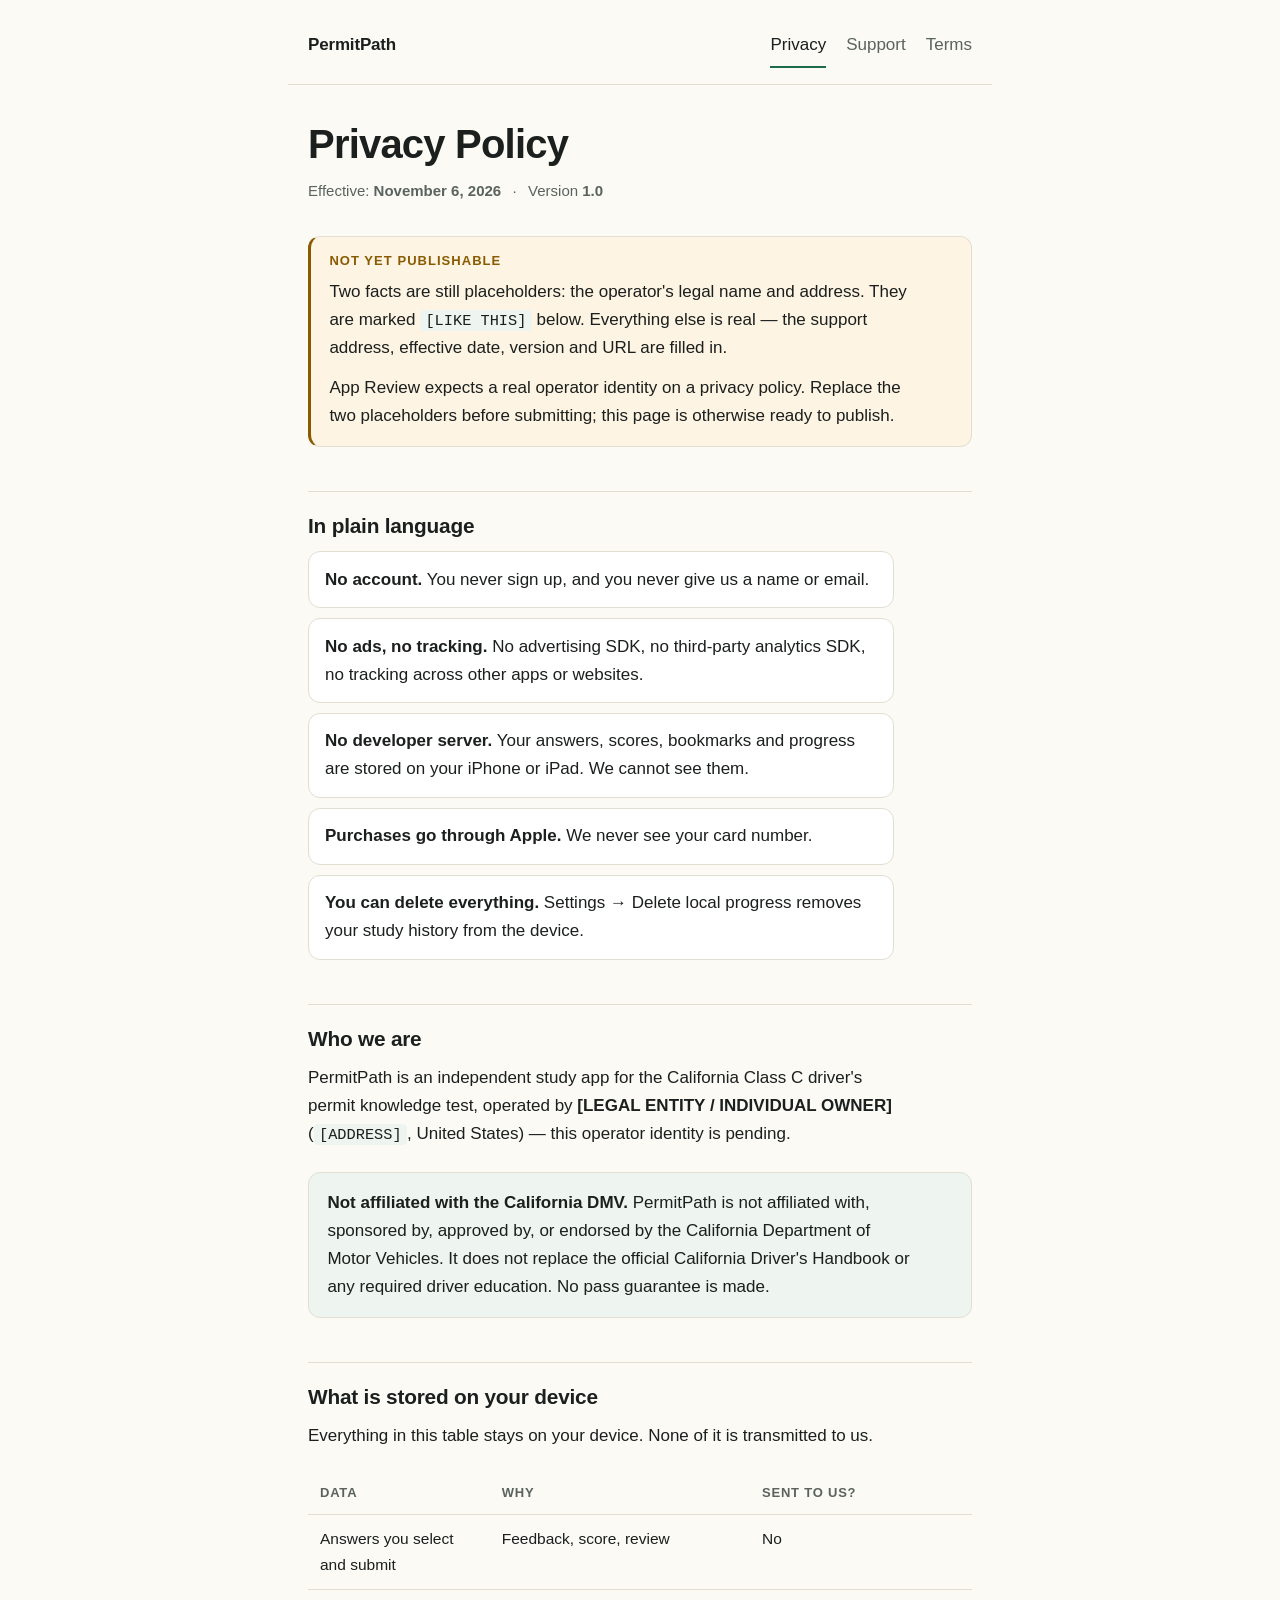
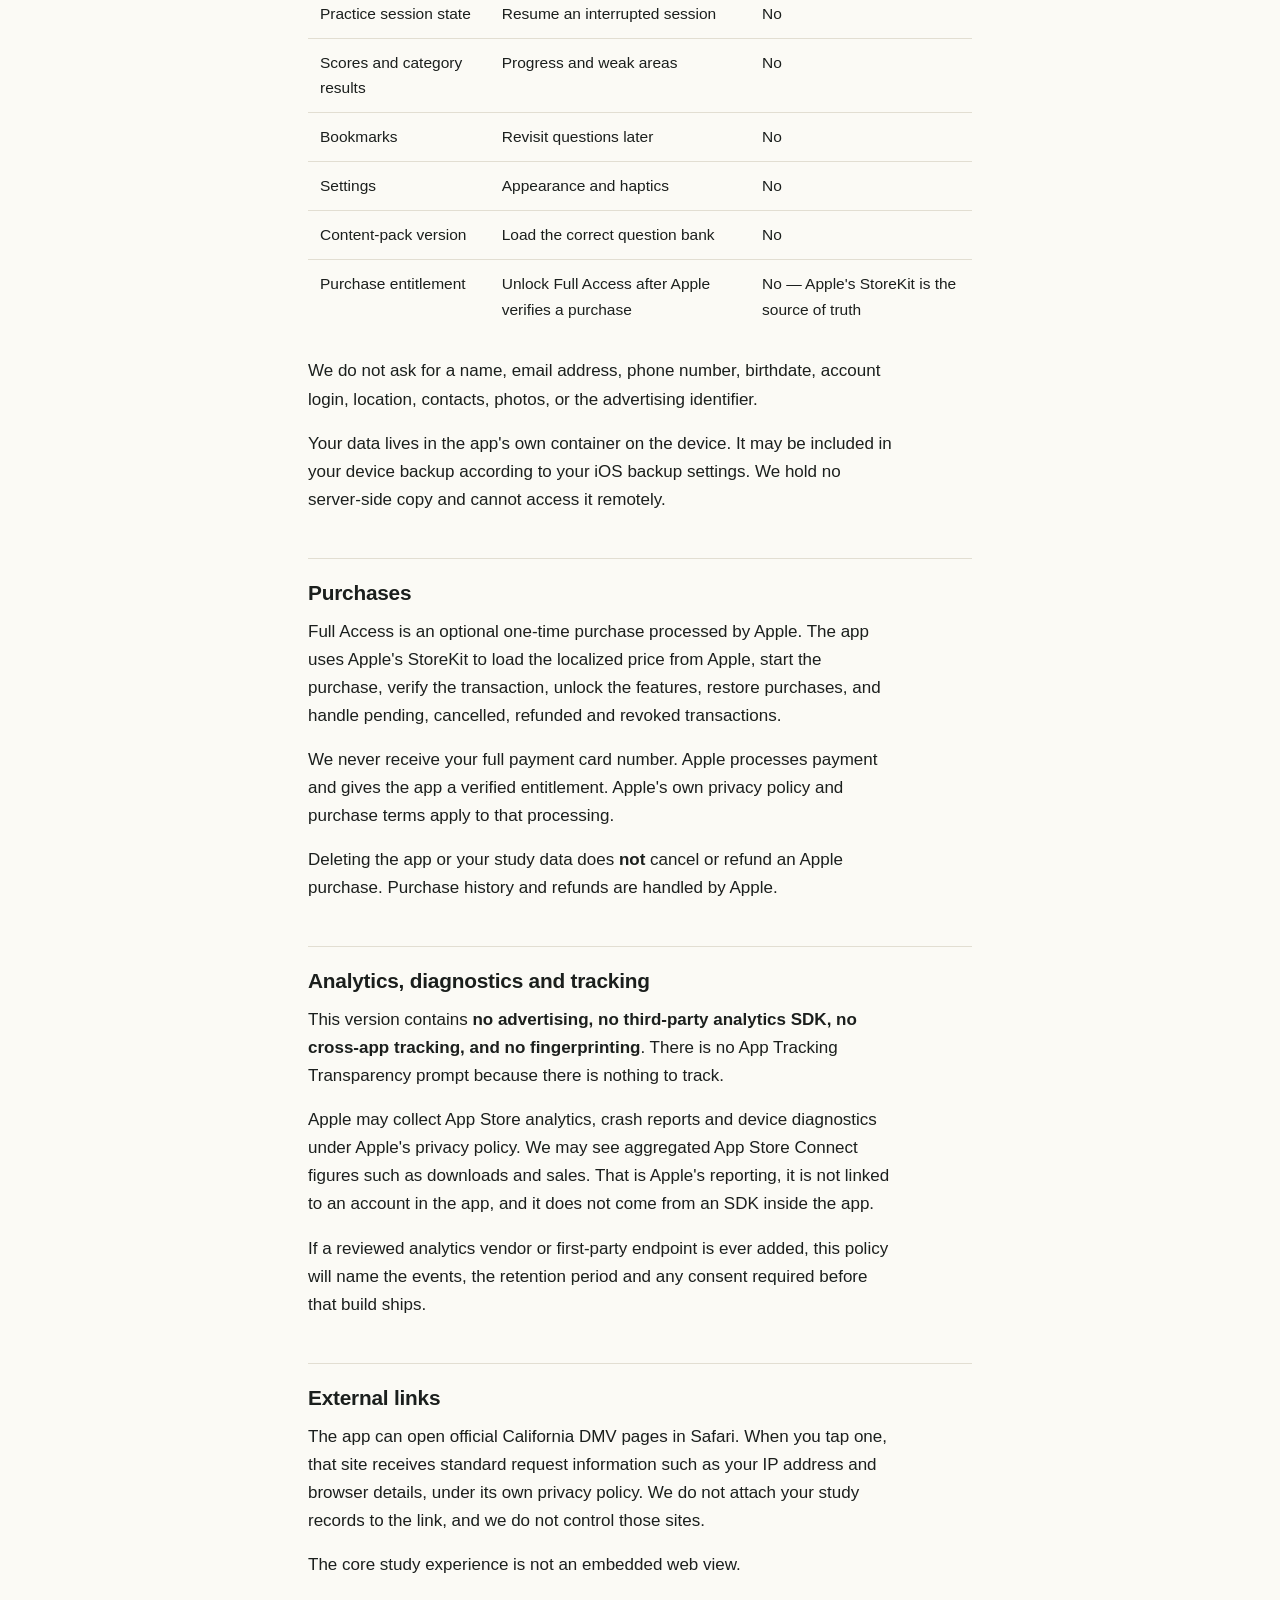
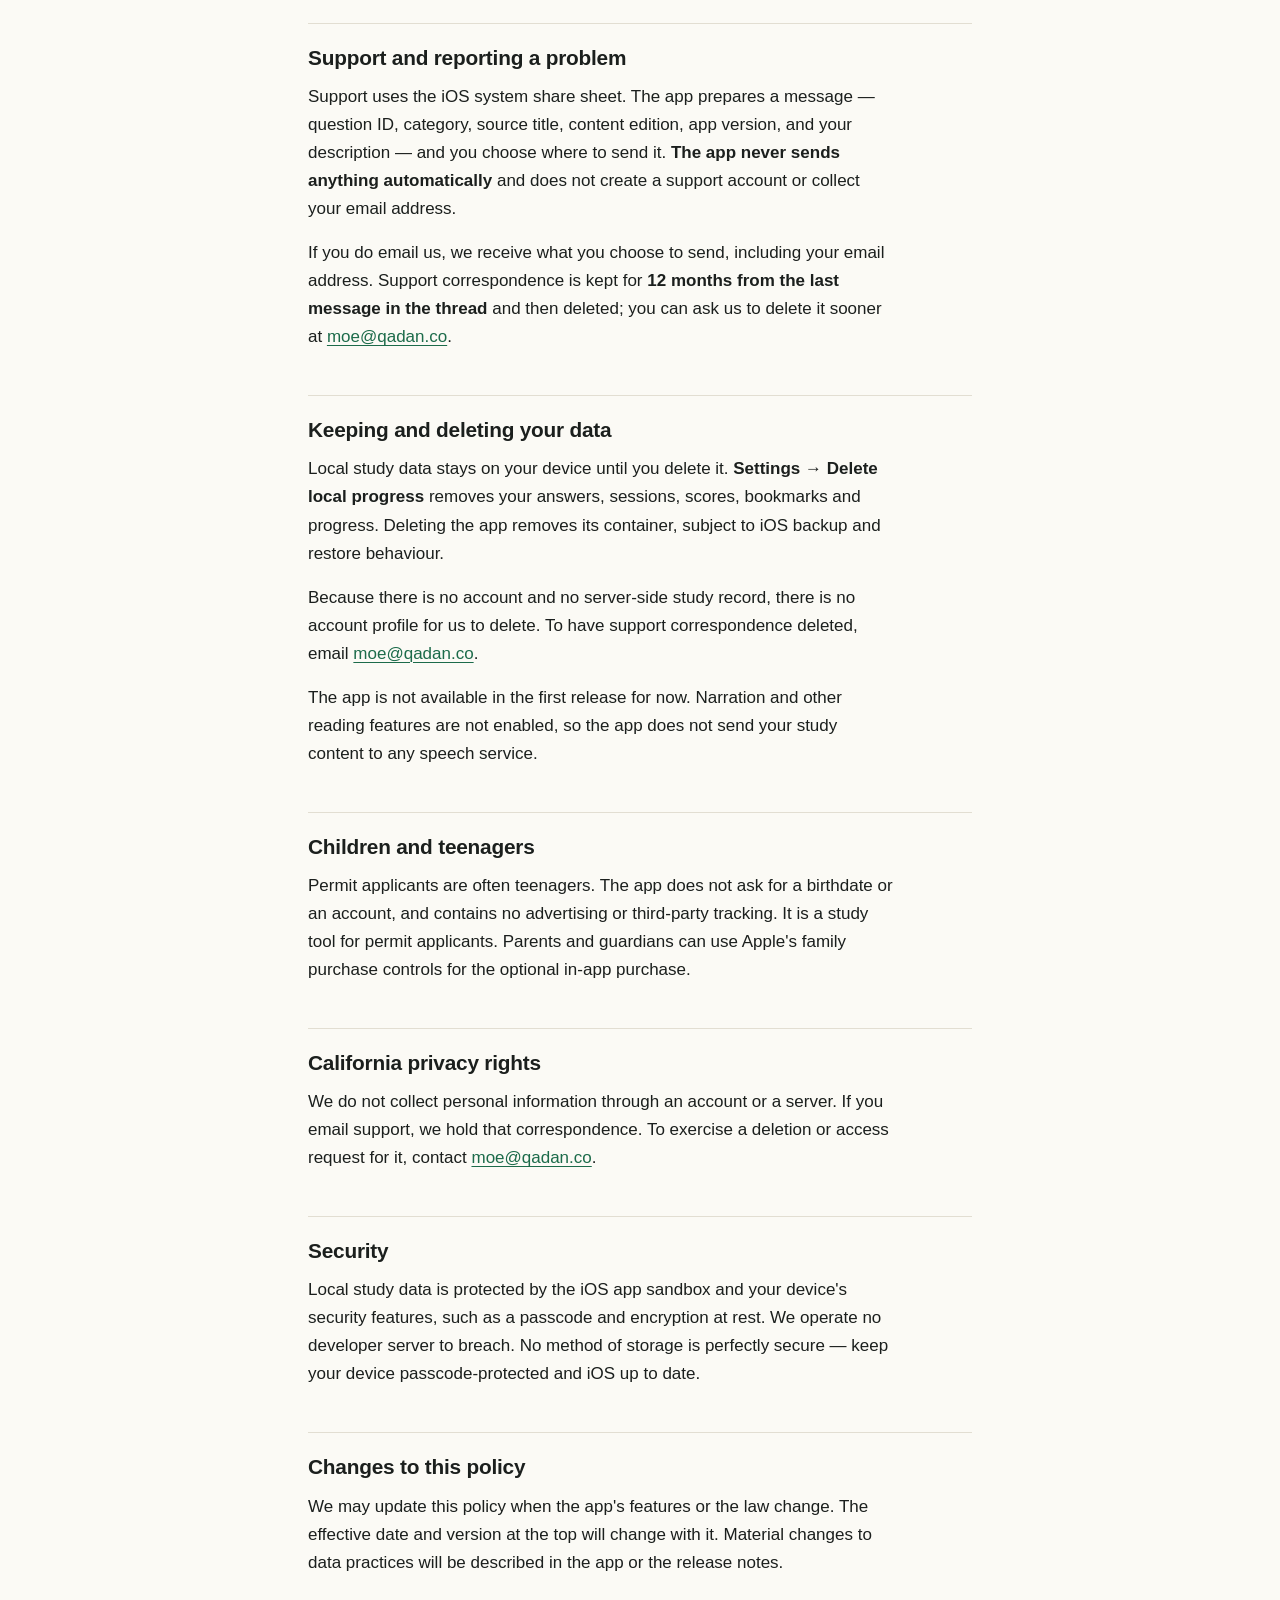
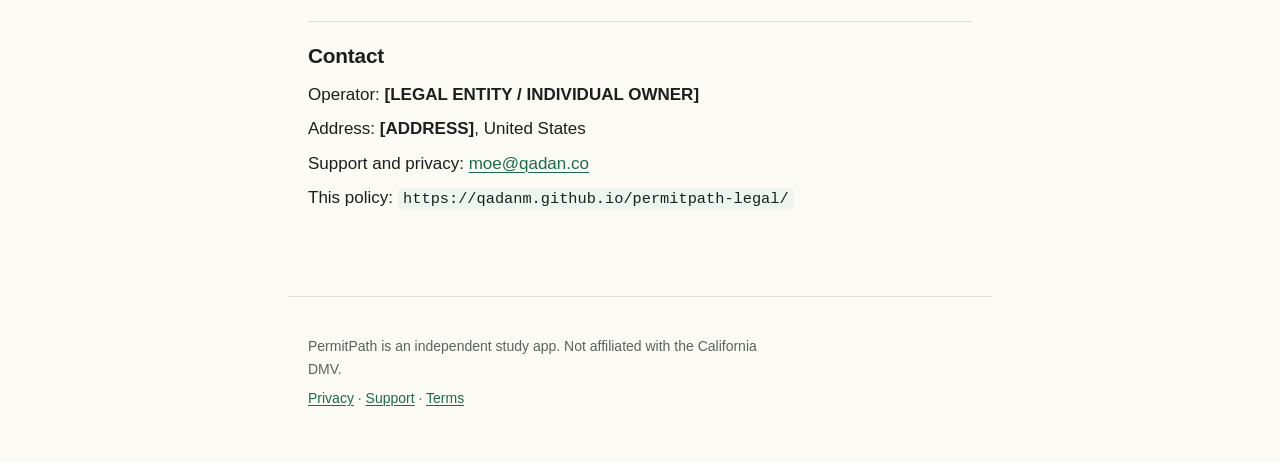
==== index.html @ 0e54e9e1 "Add PermitPath privacy policy, support and terms pages Public hosting for the URLs App Store Connect" ====
<!DOCTYPE html>
<html lang="en-US">
<head>
<meta charset="utf-8">
<meta name="viewport" content="width=device-width, initial-scale=1">
<title>PermitPath — Privacy Policy</title>
<meta name="description" content="PermitPath privacy policy. No account, no advertising SDK, no third-party analytics, no developer server. Study data stays on your device.">
<meta name="robots" content="index,follow">
<meta property="og:title" content="PermitPath — Privacy Policy">
<meta property="og:description" content="No account. No advertising SDK. No third-party analytics. Study data stays on your device.">
<meta property="og:type" content="website">
<link rel="stylesheet" href="assets/style.css">
</head>
<body>
<a class="skip" href="#main">Skip to content</a>

<header class="site-header">
  <a class="brand" href="./">PermitPath</a>
  <nav aria-label="Site">
    <a href="./" aria-current="page">Privacy</a>
    <a href="./support.html">Support</a>
    <a href="./terms.html">Terms</a>
  </nav>
</header>

<main id="main">

<h1>Privacy Policy</h1>
<p class="meta">
  <span id="effective">Effective: <strong>November 6, 2026</strong></span>
  <span class="dot" aria-hidden="true">·</span>
  <span>Version <strong>1.0</strong></span>
</p>

<div class="callout callout-warn" role="note">
  <h2 class="callout-title">Not yet publishable</h2>
  <p>
    Two facts are still placeholders: the operator's legal name and address. They
    are marked <code>[LIKE THIS]</code> below. Everything else is real — the support
    address, effective date, version and URL are filled in.
  </p>
  <p>
    App Review expects a real operator identity on a privacy policy. Replace the two
    placeholders before submitting; this page is otherwise ready to publish.
  </p>
</div>

<h2 id="summary">In plain language</h2>
<ul class="summary">
  <li><strong>No account.</strong> You never sign up, and you never give us a name or email.</li>
  <li><strong>No ads, no tracking.</strong> No advertising SDK, no third-party analytics SDK, no tracking across other apps or websites.</li>
  <li><strong>No developer server.</strong> Your answers, scores, bookmarks and progress are stored on your iPhone or iPad. We cannot see them.</li>
  <li><strong>Purchases go through Apple.</strong> We never see your card number.</li>
  <li><strong>You can delete everything.</strong> Settings → Delete local progress removes your study history from the device.</li>
</ul>

<h2 id="who">Who we are</h2>
<p>
  PermitPath is an independent study app for the California Class C driver's permit
  knowledge test, operated by <strong>[LEGAL ENTITY / INDIVIDUAL OWNER]</strong>
  (<code>[ADDRESS]</code>, United States) — this operator identity is pending.
</p>
<div class="callout">
  <p>
    <strong>Not affiliated with the California DMV.</strong> PermitPath is not
    affiliated with, sponsored by, approved by, or endorsed by the California
    Department of Motor Vehicles. It does not replace the official California
    Driver's Handbook or any required driver education. No pass guarantee is made.
  </p>
</div>

<h2 id="stored">What is stored on your device</h2>
<p>Everything in this table stays on your device. None of it is transmitted to us.</p>
<table>
  <caption class="visually-hidden">Data stored locally and whether it leaves the device</caption>
  <thead>
    <tr><th scope="col">Data</th><th scope="col">Why</th><th scope="col">Sent to us?</th></tr>
  </thead>
  <tbody>
    <tr><td>Answers you select and submit</td><td>Feedback, score, review</td><td>No</td></tr>
    <tr><td>Practice session state</td><td>Resume an interrupted session</td><td>No</td></tr>
    <tr><td>Scores and category results</td><td>Progress and weak areas</td><td>No</td></tr>
    <tr><td>Bookmarks</td><td>Revisit questions later</td><td>No</td></tr>
    <tr><td>Settings</td><td>Appearance and haptics</td><td>No</td></tr>
    <tr><td>Content-pack version</td><td>Load the correct question bank</td><td>No</td></tr>
    <tr><td>Purchase entitlement</td><td>Unlock Full Access after Apple verifies a purchase</td><td>No — Apple's StoreKit is the source of truth</td></tr>
  </tbody>
</table>
<p>
  We do not ask for a name, email address, phone number, birthdate, account login,
  location, contacts, photos, or the advertising identifier.
</p>
<p>
  Your data lives in the app's own container on the device. It may be included in
  your device backup according to your iOS backup settings. We hold no server-side
  copy and cannot access it remotely.
</p>

<h2 id="purchases">Purchases</h2>
<p>
  Full Access is an optional one-time purchase processed by Apple. The app uses
  Apple's StoreKit to load the localized price from Apple, start the purchase,
  verify the transaction, unlock the features, restore purchases, and handle
  pending, cancelled, refunded and revoked transactions.
</p>
<p>
  We never receive your full payment card number. Apple processes payment and
  gives the app a verified entitlement. Apple's own privacy policy and purchase
  terms apply to that processing.
</p>
<p>
  Deleting the app or your study data does <strong>not</strong> cancel or refund an
  Apple purchase. Purchase history and refunds are handled by Apple.
</p>

<h2 id="analytics">Analytics, diagnostics and tracking</h2>
<p>
  This version contains <strong>no advertising, no third-party analytics SDK, no
  cross-app tracking, and no fingerprinting</strong>. There is no App Tracking
  Transparency prompt because there is nothing to track.
</p>
<p>
  Apple may collect App Store analytics, crash reports and device diagnostics
  under Apple's privacy policy. We may see aggregated App Store Connect figures
  such as downloads and sales. That is Apple's reporting, it is not linked to an
  account in the app, and it does not come from an SDK inside the app.
</p>
<p>
  If a reviewed analytics vendor or first-party endpoint is ever added, this policy
  will name the events, the retention period and any consent required before that
  build ships.
</p>

<h2 id="links">External links</h2>
<p>
  The app can open official California DMV pages in Safari. When you tap one, that
  site receives standard request information such as your IP address and browser
  details, under its own privacy policy. We do not attach your study records to
  the link, and we do not control those sites.
</p>
<p>The core study experience is not an embedded web view.</p>

<h2 id="support">Support and reporting a problem</h2>
<p>
  Support uses the iOS system share sheet. The app prepares a message — question
  ID, category, source title, content edition, app version, and your description —
  and you choose where to send it. <strong>The app never sends anything
  automatically</strong> and does not create a support account or collect your
  email address.
</p>
<p>
  If you do email us, we receive what you choose to send, including your email
  address. Support correspondence is kept for
  <strong>12 months from the last message in the thread</strong> and then deleted; you can ask us to delete it
  sooner at <a href="mailto:moe@qadan.co">moe@qadan.co</a>.
</p>

<h2 id="retention">Keeping and deleting your data</h2>
<p>
  Local study data stays on your device until you delete it. <strong>Settings →
  Delete local progress</strong> removes your answers, sessions, scores, bookmarks
  and progress. Deleting the app removes its container, subject to iOS backup and
  restore behaviour.
</p>
<p>
  Because there is no account and no server-side study record, there is no account
  profile for us to delete. To have support correspondence deleted, email
  <a href="mailto:moe@qadan.co">moe@qadan.co</a>.
</p>
<p>
  The app is not available in the first release for now. Narration and other
  reading features are not enabled, so the app does not send your study content to
  any speech service.
</p>

<h2 id="children">Children and teenagers</h2>
<p>
  Permit applicants are often teenagers. The app does not ask for a birthdate or
  an account, and contains no advertising or third-party tracking. It is a study
  tool for permit applicants. Parents and guardians can use Apple's family purchase
  controls for the optional in-app purchase.
</p>

<h2 id="california">California privacy rights</h2>
<p>
  We do not collect personal information through an account or a server. If you
  email support, we hold that correspondence. To exercise a deletion or access
  request for it, contact <a href="mailto:moe@qadan.co">moe@qadan.co</a>.
</p>

<h2 id="security">Security</h2>
<p>
  Local study data is protected by the iOS app sandbox and your device's security
  features, such as a passcode and encryption at rest. We operate no developer
  server to breach. No method of storage is perfectly secure — keep your device
  passcode-protected and iOS up to date.
</p>

<h2 id="changes">Changes to this policy</h2>
<p>
  We may update this policy when the app's features or the law change. The
  effective date and version at the top will change with it. Material changes to
  data practices will be described in the app or the release notes.
</p>

<h2 id="contact">Contact</h2>
<ul class="contact">
  <li>Operator: <strong>[LEGAL ENTITY / INDIVIDUAL OWNER]</strong></li>
  <li>Address: <strong>[ADDRESS]</strong>, United States</li>
  <li>Support and privacy: <a href="mailto:moe@qadan.co">moe@qadan.co</a></li>
  <li>This policy: <code>https://qadanm.github.io/permitpath-legal/</code></li>
</ul>

</main>

<footer class="site-footer">
  <p>PermitPath is an independent study app. Not affiliated with the California DMV.</p>
  <p><a href="./">Privacy</a> · <a href="./support.html">Support</a> · <a href="./terms.html">Terms</a></p>
</footer>
</body>
</html>
---- assets/style.css ----
/* PermitPath legal pages.
   Deliberately plain: this is reading material, not a marketing page.
   One column, generous line-height, large tap targets, no decorative motion. */

:root {
  --canvas: #fbfaf5;
  --surface: #ffffff;
  --ink: #1b1f1d;
  --muted: #5a635e;
  --rule: #e2ded2;
  --accent: #1c6b4a;
  --accent-soft: #eef4ef;
  --warn: #8a5a00;
  --warn-soft: #fdf4e3;
  --max: 44rem;
}

@media (prefers-color-scheme: dark) {
  :root {
    --canvas: #131715;
    --surface: #1a201d;
    --ink: #e8e6df;
    --muted: #a3aca6;
    --rule: #2b322e;
    --accent: #8adbb0;
    --accent-soft: #1b2620;
    --warn: #e5b567;
    --warn-soft: #2a2317;
  }
}

*, *::before, *::after { box-sizing: border-box; }

html { -webkit-text-size-adjust: 100%; }

body {
  margin: 0;
  background: var(--canvas);
  color: var(--ink);
  font: 400 1.0625rem/1.65 -apple-system, BlinkMacSystemFont, "Segoe UI", Roboto, Helvetica, Arial, sans-serif;
}

.skip {
  position: absolute;
  left: -9999px;
}
.skip:focus {
  left: 1rem;
  top: 1rem;
  z-index: 10;
  padding: .6rem .9rem;
  background: var(--surface);
  border: 2px solid var(--accent);
  border-radius: .5rem;
}

/* Header ---------------------------------------------------------------- */

.site-header {
  display: flex;
  flex-wrap: wrap;
  gap: .75rem 1.5rem;
  align-items: baseline;
  justify-content: space-between;
  max-width: var(--max);
  margin: 0 auto;
  padding: 1.5rem 1.25rem 1rem;
  border-bottom: 1px solid var(--rule);
}

.brand {
  font-weight: 650;
  font-size: 1.0625rem;
  letter-spacing: -.01em;
  color: var(--ink);
  text-decoration: none;
}

.site-header nav {
  display: flex;
  gap: 1.25rem;
}

.site-header nav a {
  color: var(--muted);
  text-decoration: none;
  padding: .35rem 0;
  min-height: 44px;
  display: inline-flex;
  align-items: center;
  border-bottom: 2px solid transparent;
}

.site-header nav a:hover { color: var(--ink); }

.site-header nav a[aria-current="page"] {
  color: var(--ink);
  border-bottom-color: var(--accent);
}

/* Main ------------------------------------------------------------------ */

main {
  max-width: var(--max);
  margin: 0 auto;
  padding: 2.25rem 1.25rem 4rem;
}

h1 {
  font-size: clamp(1.85rem, 1.4rem + 2vw, 2.5rem);
  line-height: 1.15;
  letter-spacing: -.02em;
  margin: 0 0 .75rem;
  font-weight: 680;
}

h2 {
  font-size: 1.3rem;
  line-height: 1.3;
  letter-spacing: -.01em;
  margin: 2.75rem 0 .75rem;
  padding-top: 1.25rem;
  border-top: 1px solid var(--rule);
  font-weight: 640;
}

h3 {
  font-size: 1.05rem;
  margin: 1.75rem 0 .5rem;
  font-weight: 620;
}

p, li { max-width: 62ch; }

p { margin: 0 0 1rem; }

ul, ol { margin: 0 0 1.25rem; padding-left: 1.25rem; }

li { margin-bottom: .5rem; }

a {
  color: var(--accent);
  text-underline-offset: .15em;
  text-decoration-thickness: 1px;
}

a:hover { text-decoration-thickness: 2px; }

strong { font-weight: 640; }

code {
  font-family: ui-monospace, SFMono-Regular, Menlo, monospace;
  font-size: .9em;
  background: var(--accent-soft);
  padding: .1em .35em;
  border-radius: .25rem;
  overflow-wrap: anywhere;
}

.meta {
  color: var(--muted);
  font-size: .9375rem;
  margin-bottom: 2rem;
}

.dot { padding: 0 .45rem; }

/* Summary list ---------------------------------------------------------- */

.summary {
  list-style: none;
  padding: 0;
  margin: 0 0 1.5rem;
  display: grid;
  gap: .6rem;
}

.summary li {
  background: var(--surface);
  border: 1px solid var(--rule);
  border-radius: .75rem;
  padding: .85rem 1rem;
  margin: 0;
}

/* Callouts -------------------------------------------------------------- */

.callout {
  background: var(--accent-soft);
  border: 1px solid var(--rule);
  border-radius: .75rem;
  padding: 1rem 1.15rem;
  margin: 1.5rem 0;
}

.callout p { margin: 0; }
.callout p + p { margin-top: .75rem; }

.callout-warn {
  background: var(--warn-soft);
  border-left: 3px solid var(--warn);
}

.callout-title {
  font-size: .8125rem;
  text-transform: uppercase;
  letter-spacing: .08em;
  color: var(--warn);
  border: 0;
  padding: 0;
  margin: 0 0 .5rem;
  font-weight: 680;
}

/* Table ----------------------------------------------------------------- */

table {
  width: 100%;
  border-collapse: collapse;
  margin: 1.25rem 0 1.5rem;
  font-size: .9688rem;
}

th, td {
  text-align: left;
  padding: .7rem .75rem;
  border-bottom: 1px solid var(--rule);
  vertical-align: top;
}

thead th {
  font-size: .8125rem;
  text-transform: uppercase;
  letter-spacing: .06em;
  color: var(--muted);
  font-weight: 620;
}

tbody tr:last-child td { border-bottom: 0; }

/* Contact list ---------------------------------------------------------- */

.contact {
  list-style: none;
  padding: 0;
  display: grid;
  gap: .4rem;
}

.contact li { margin: 0; }

/* Footer ---------------------------------------------------------------- */

.site-footer {
  max-width: var(--max);
  margin: 0 auto;
  padding: 2rem 1.25rem 3rem;
  border-top: 1px solid var(--rule);
  color: var(--muted);
  font-size: .875rem;
}

.site-footer p { margin: .35rem 0; }

.visually-hidden {
  position: absolute;
  width: 1px; height: 1px;
  padding: 0; margin: -1px;
  overflow: hidden;
  clip: rect(0 0 0 0);
  white-space: nowrap;
  border: 0;
}

@media (max-width: 30rem) {
  table { font-size: .9063rem; }
  th, td { padding: .55rem .5rem; }
}

/* Printing a policy is a real use case: someone disputing a purchase. */
@media print {
  :root { --canvas: #fff; --ink: #000; --muted: #333; --rule: #bbb; }
  .site-header nav, .skip { display: none; }
  main { padding: 0; max-width: none; }
  h2 { break-after: avoid; }
  a { color: #000; }
}
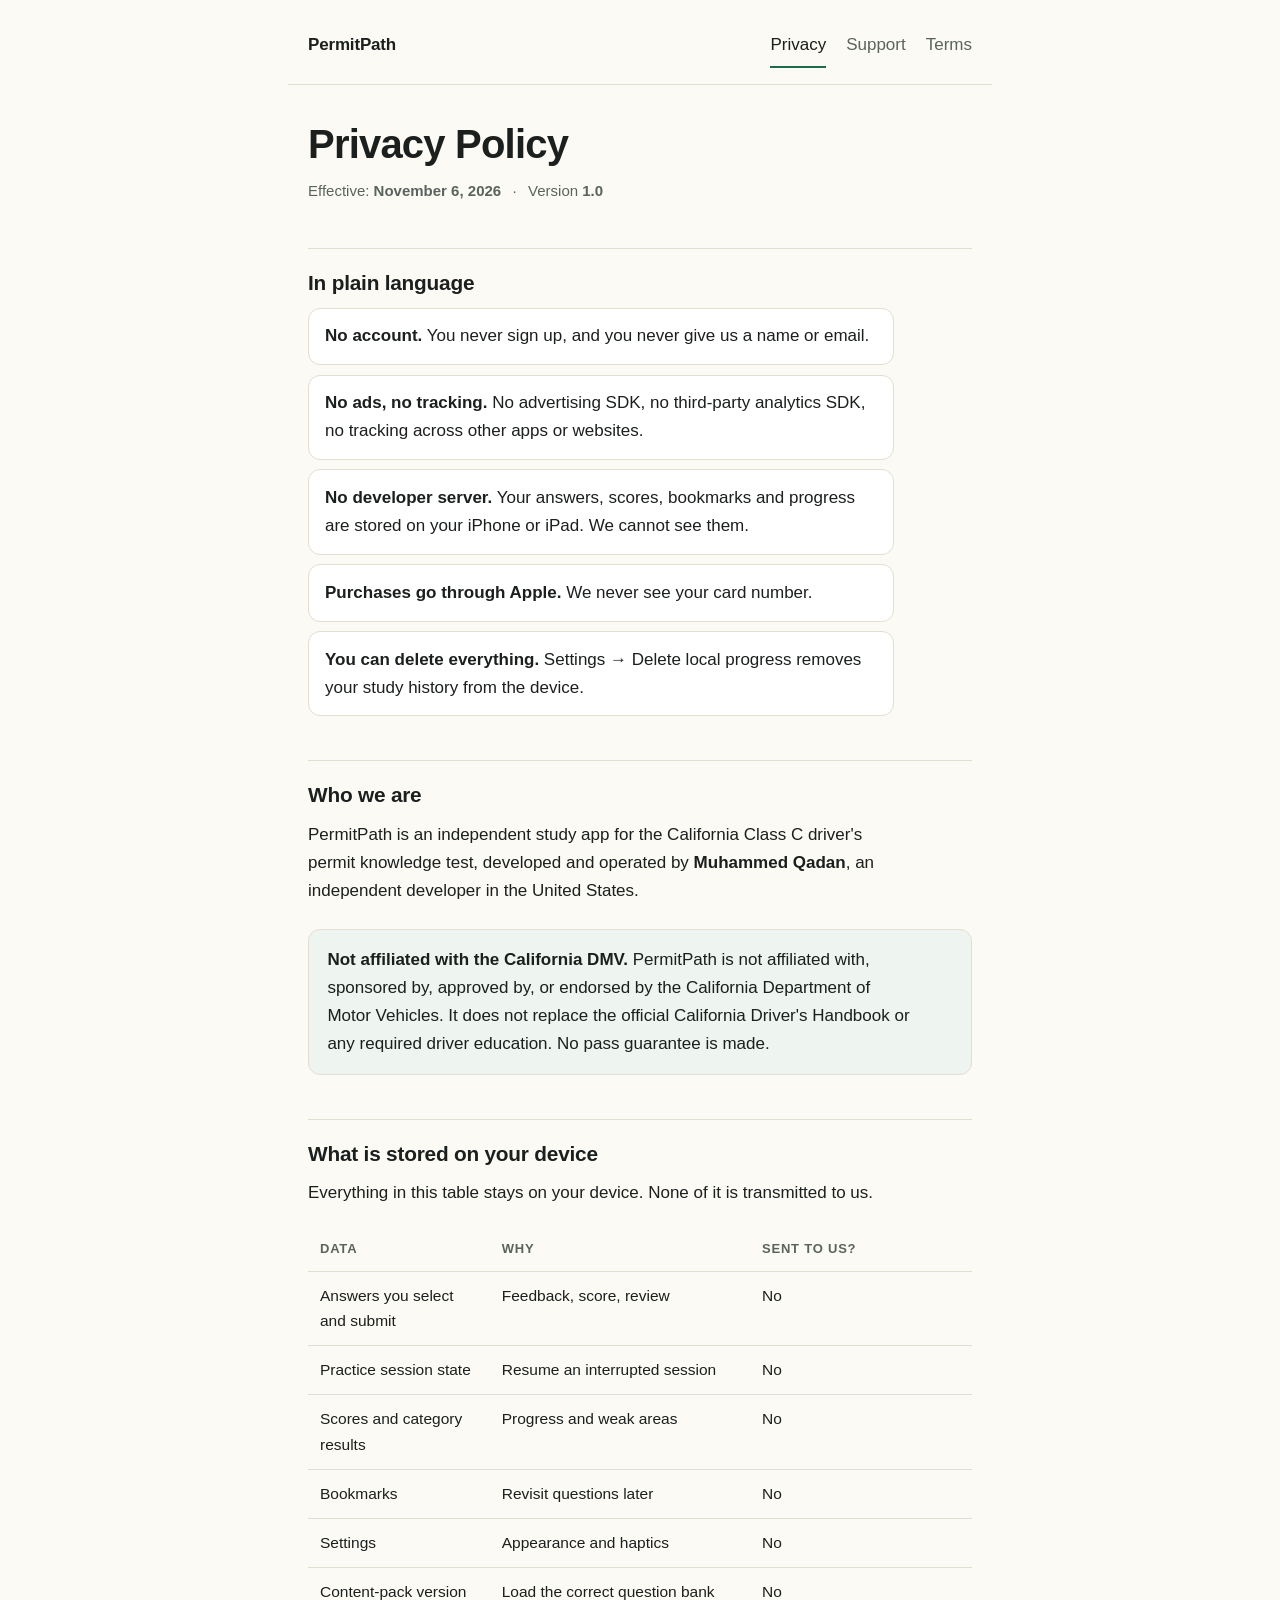
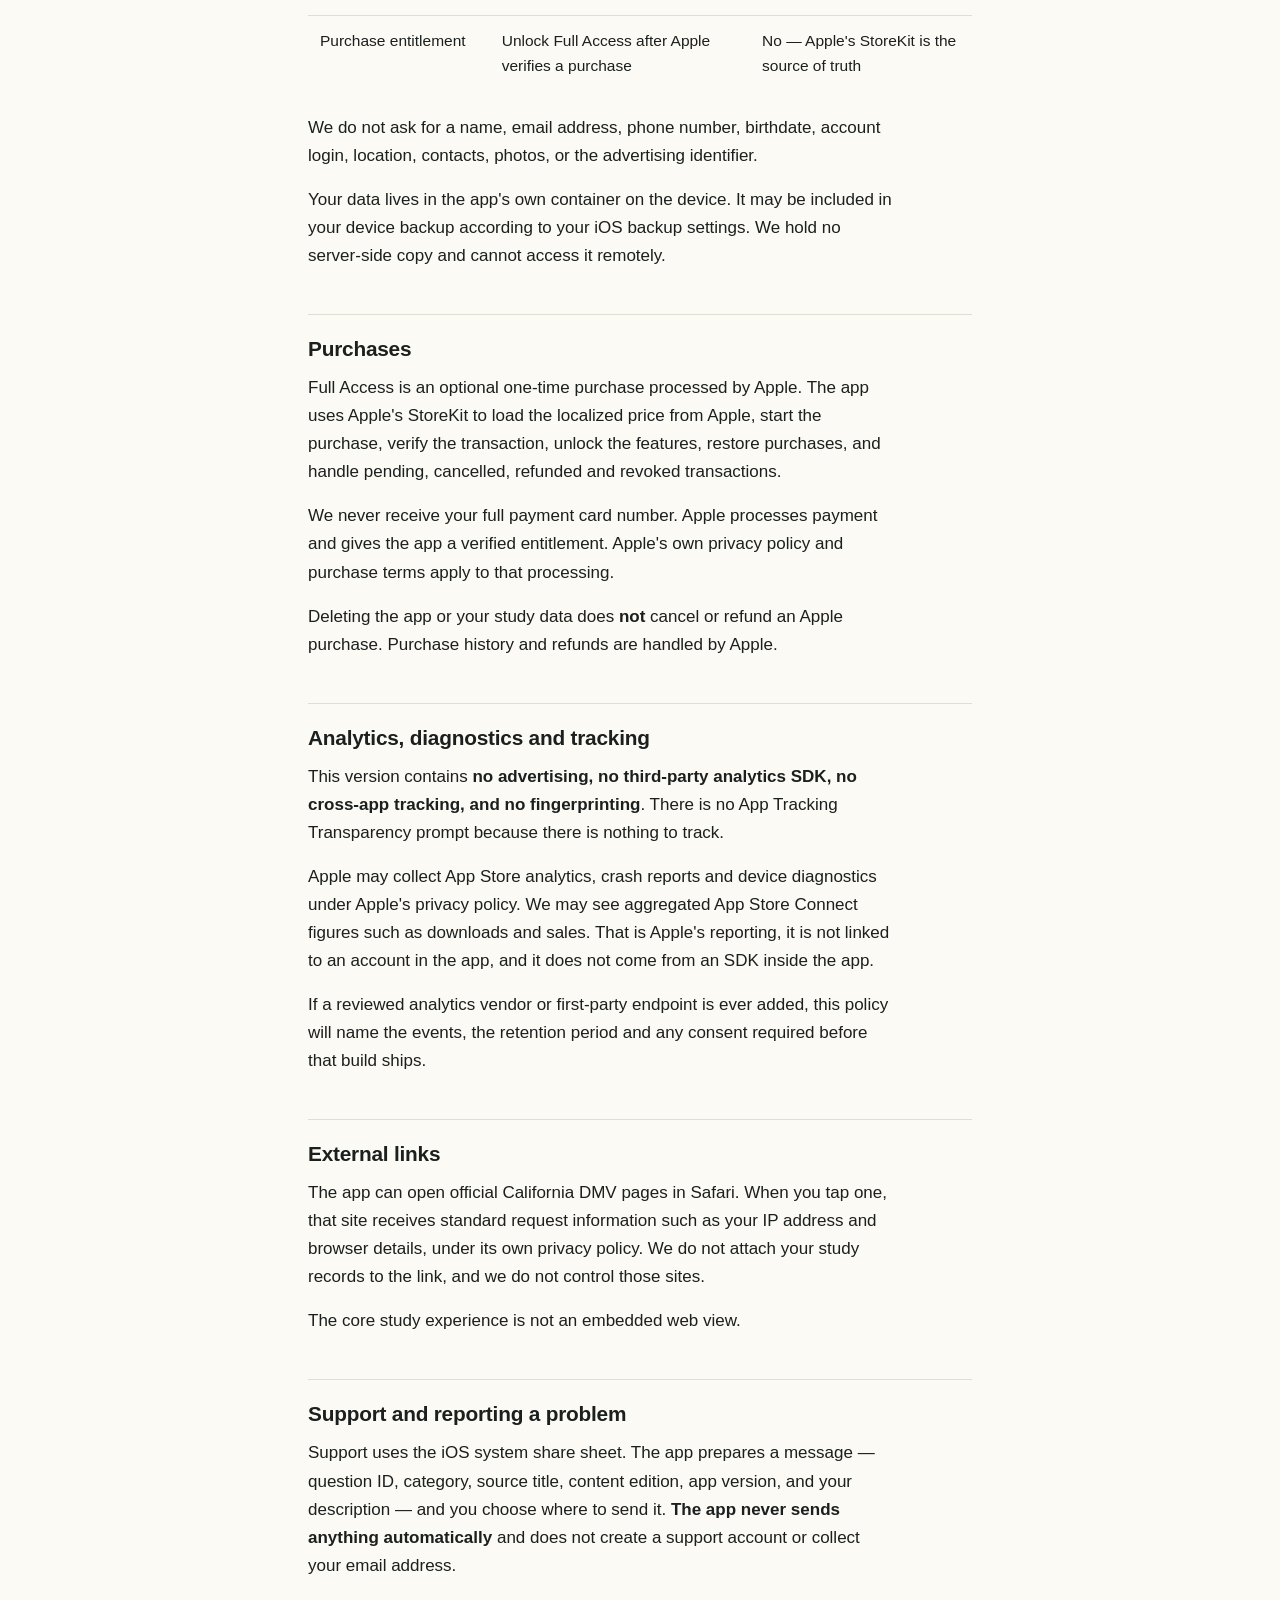
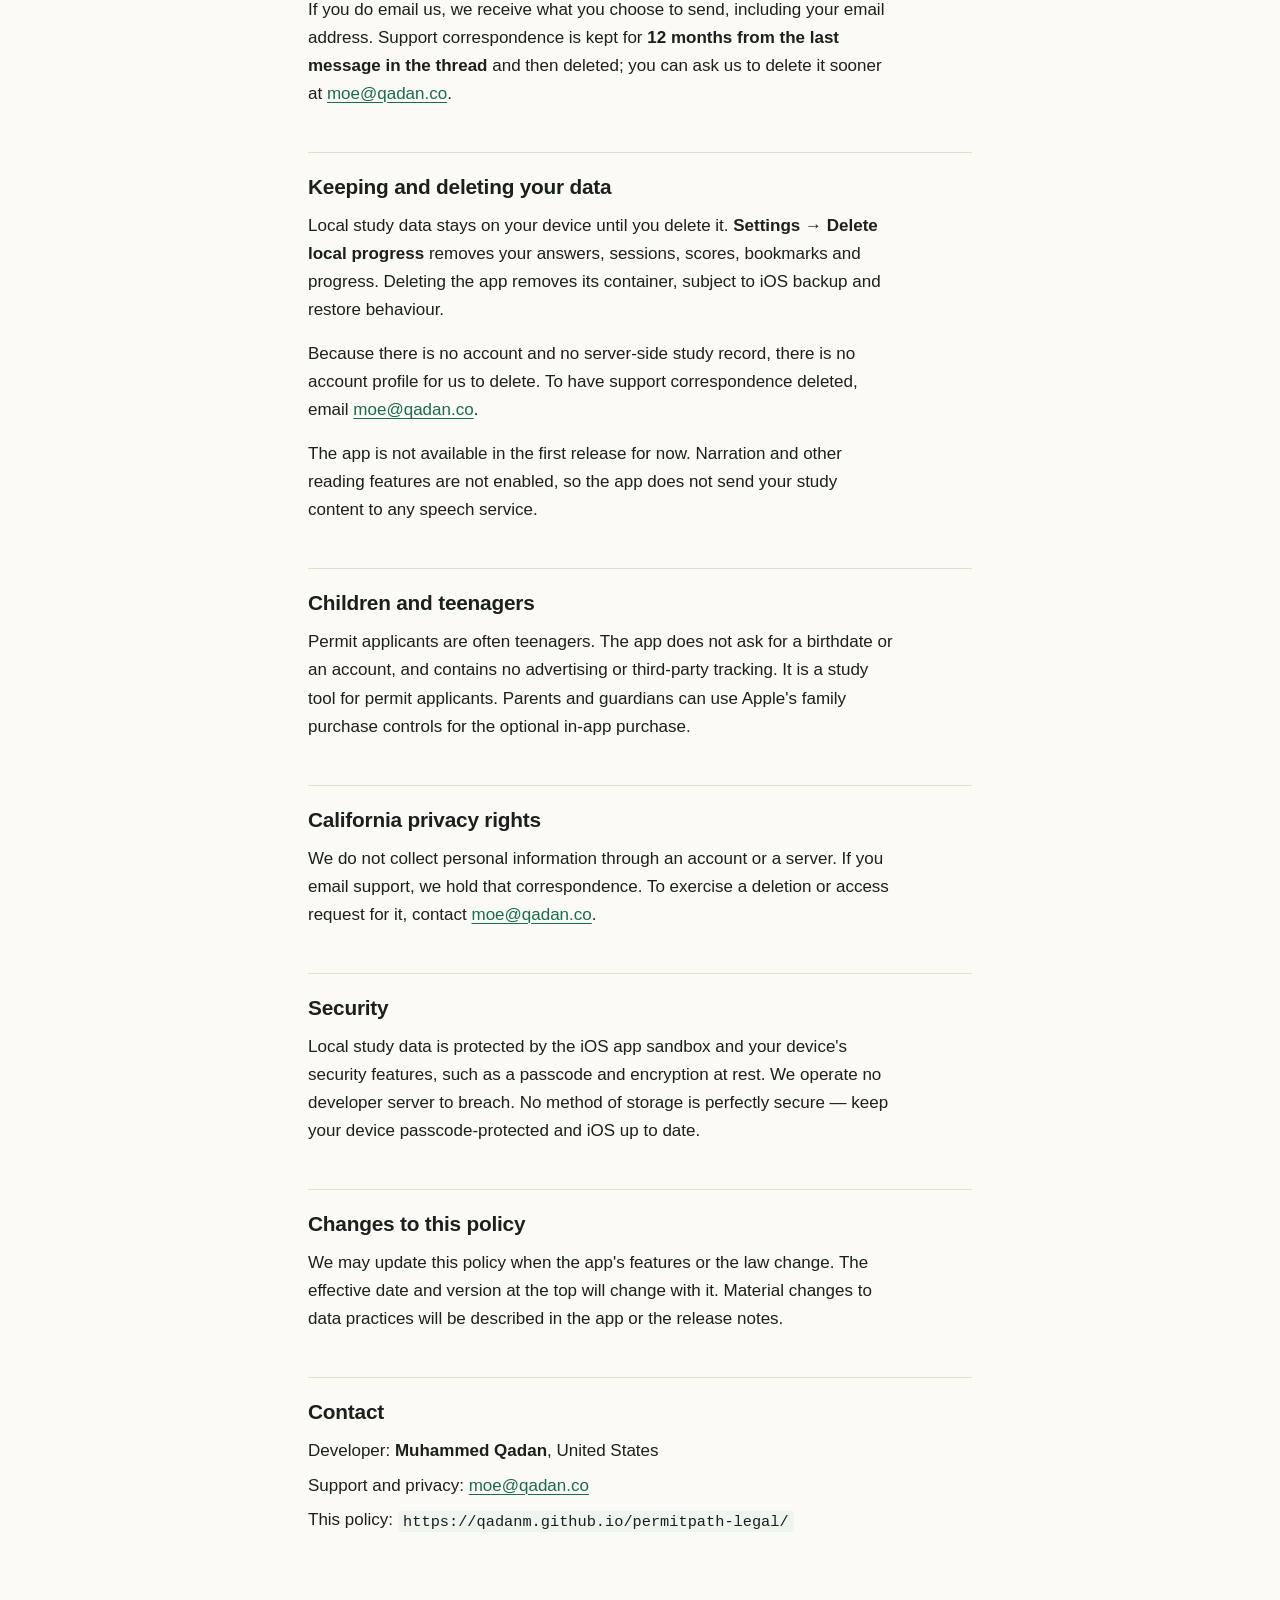
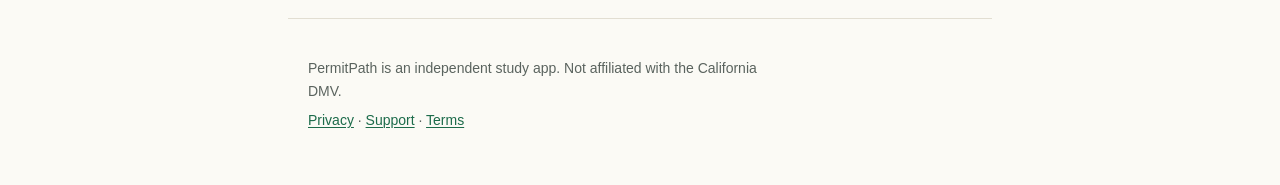
==== commit 57906a0e: "Name the developer directly and drop the placeholder scaffolding An individual developer does not ne" ====
--- a/index.html
+++ b/index.html
@@ -9,6 +9,7 @@
 <meta property="og:title" content="PermitPath — Privacy Policy">
 <meta property="og:description" content="No account. No advertising SDK. No third-party analytics. Study data stays on your device.">
 <meta property="og:type" content="website">
+<link rel="icon" href="favicon.svg" type="image/svg+xml">
 <link rel="stylesheet" href="assets/style.css">
 </head>
 <body>
@@ -32,19 +33,6 @@
   <span>Version <strong>1.0</strong></span>
 </p>
 
-<div class="callout callout-warn" role="note">
-  <h2 class="callout-title">Not yet publishable</h2>
-  <p>
-    Two facts are still placeholders: the operator's legal name and address. They
-    are marked <code>[LIKE THIS]</code> below. Everything else is real — the support
-    address, effective date, version and URL are filled in.
-  </p>
-  <p>
-    App Review expects a real operator identity on a privacy policy. Replace the two
-    placeholders before submitting; this page is otherwise ready to publish.
-  </p>
-</div>
-
 <h2 id="summary">In plain language</h2>
 <ul class="summary">
   <li><strong>No account.</strong> You never sign up, and you never give us a name or email.</li>
@@ -57,8 +45,8 @@
 <h2 id="who">Who we are</h2>
 <p>
   PermitPath is an independent study app for the California Class C driver's permit
-  knowledge test, operated by <strong>[LEGAL ENTITY / INDIVIDUAL OWNER]</strong>
-  (<code>[ADDRESS]</code>, United States) — this operator identity is pending.
+  knowledge test, developed and operated by <strong>Muhammed Qadan</strong>, an
+  independent developer in the United States.
 </p>
 <div class="callout">
   <p>
@@ -205,8 +193,7 @@
 
 <h2 id="contact">Contact</h2>
 <ul class="contact">
-  <li>Operator: <strong>[LEGAL ENTITY / INDIVIDUAL OWNER]</strong></li>
-  <li>Address: <strong>[ADDRESS]</strong>, United States</li>
+  <li>Developer: <strong>Muhammed Qadan</strong>, United States</li>
   <li>Support and privacy: <a href="mailto:moe@qadan.co">moe@qadan.co</a></li>
   <li>This policy: <code>https://qadanm.github.io/permitpath-legal/</code></li>
 </ul>
